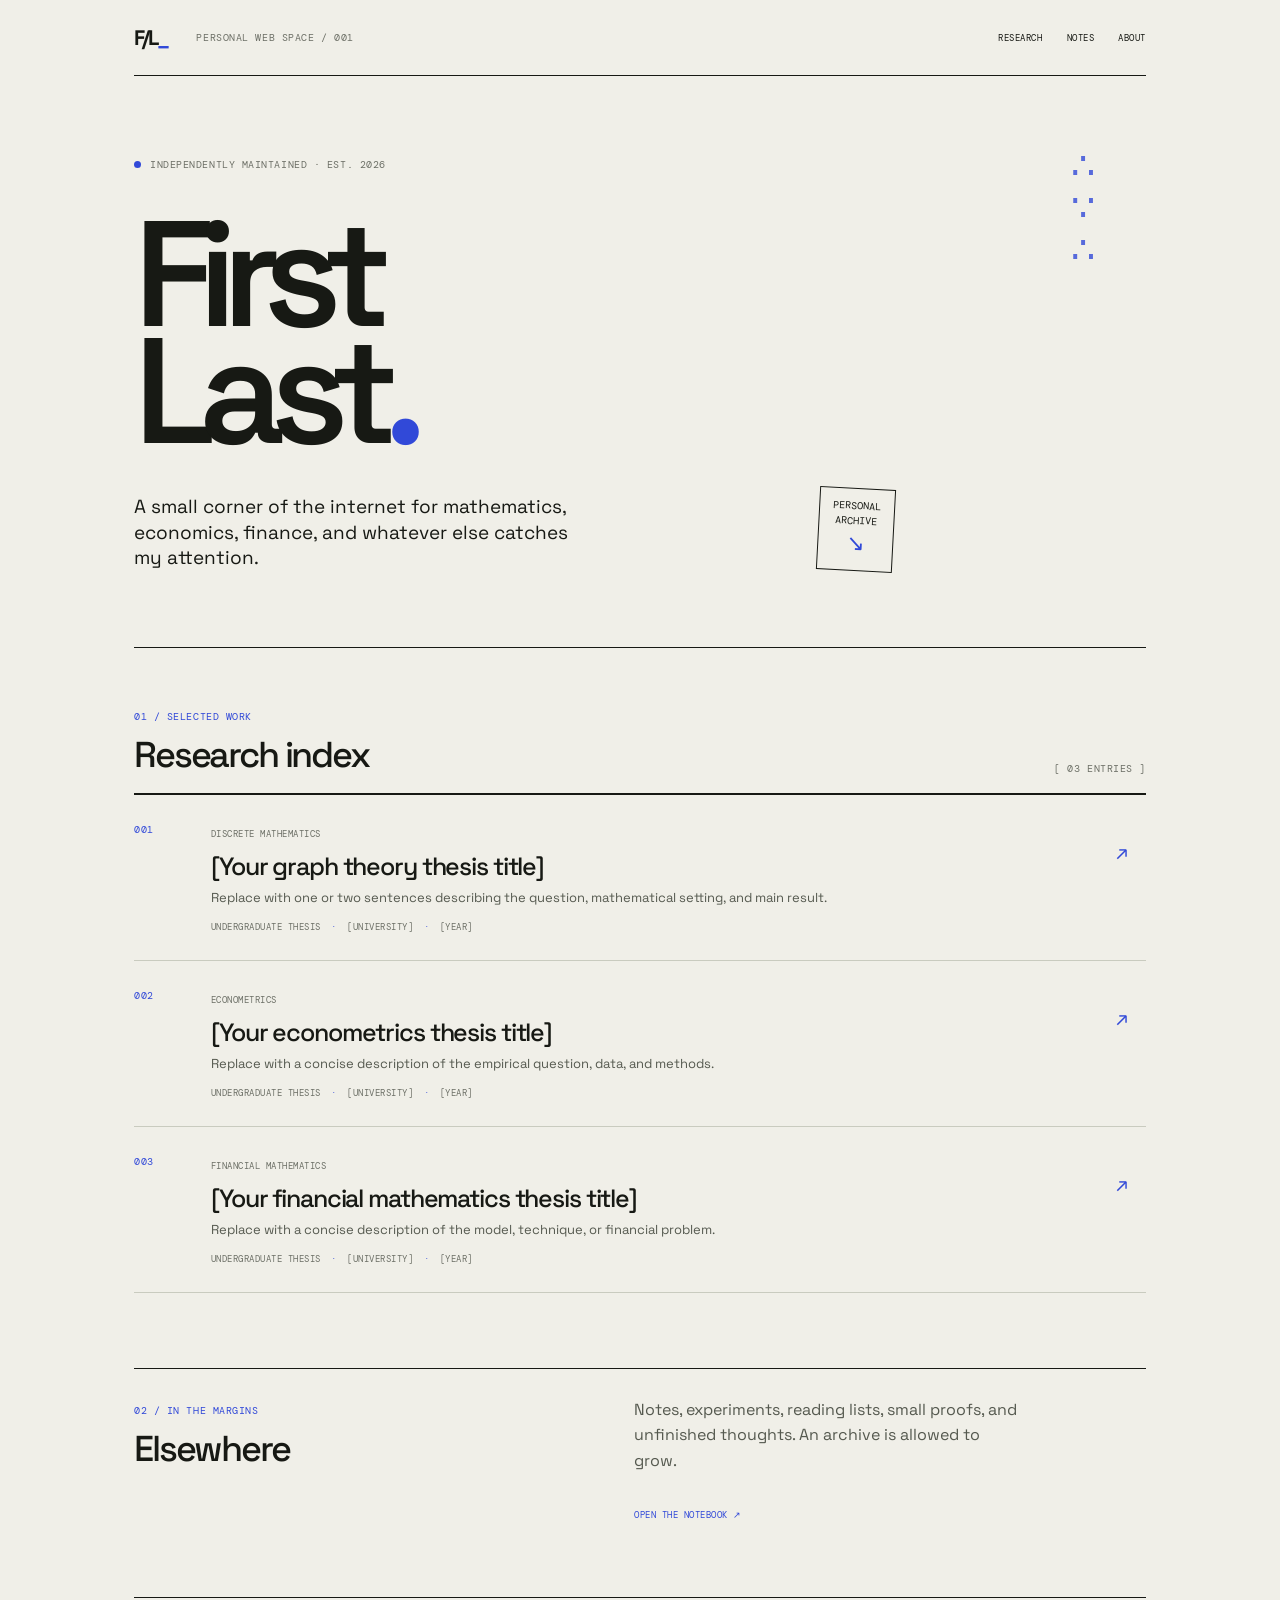
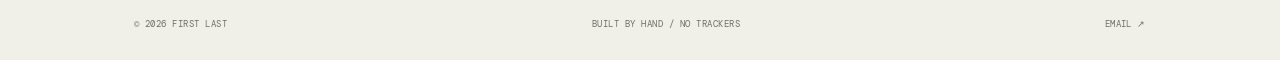
==== index.html @ be7d6f96 "Add files via upload" ====
<!doctype html>
<html lang="en">
<head>
  <meta charset="utf-8"><meta name="viewport" content="width=device-width, initial-scale=1">
  <meta name="description" content="A personal archive of research, notes, and experiments.">
  <title>First Last — index</title><link rel="stylesheet" href="style.css">
</head>
<body>
<div class="site">
  <header class="topbar">
    <a class="mark" href="index.html">F/L<span>_</span></a>
    <span class="top-note">PERSONAL WEB SPACE / 001</span>
    <nav><a href="#research">RESEARCH</a><a href="notes.html">NOTES</a><a href="about.html">ABOUT</a></nav>
  </header>
  <main>
    <section class="hero">
      <div class="hero-kicker"><span class="status-dot"></span> INDEPENDENTLY MAINTAINED · EST. 2026</div>
      <h1>First<br>Last<span class="acid">.</span></h1>
      <div class="hero-bottom">
        <p class="hero-intro">A small corner of the internet for mathematics, economics, finance, and whatever else catches my attention.</p>
        <div class="hero-stamp">PERSONAL<br>ARCHIVE<br><span>↘</span></div>
      </div>
      <div class="hero-grid-mark" aria-hidden="true">∴<br>∵<br>∴</div>
    </section>

    <section id="research" class="research">
      <div class="section-head"><div><span class="index">01 / SELECTED WORK</span><h2>Research index</h2></div><span class="count">[ 03 ENTRIES ]</span></div>
      <article class="entry"><span class="entry-no">001</span><div class="entry-content"><span class="tag">DISCRETE MATHEMATICS</span><h3><a href="theses/graph-theory.html">[Your graph theory thesis title]</a></h3><p>Replace with one or two sentences describing the question, mathematical setting, and main result.</p><div class="entry-meta">UNDERGRADUATE THESIS <i>·</i> [UNIVERSITY] <i>·</i> [YEAR]</div></div><a class="entry-arrow" href="theses/graph-theory.html" aria-label="Open thesis">↗</a></article>
      <article class="entry"><span class="entry-no">002</span><div class="entry-content"><span class="tag">ECONOMETRICS</span><h3><a href="theses/econometrics.html">[Your econometrics thesis title]</a></h3><p>Replace with a concise description of the empirical question, data, and methods.</p><div class="entry-meta">UNDERGRADUATE THESIS <i>·</i> [UNIVERSITY] <i>·</i> [YEAR]</div></div><a class="entry-arrow" href="theses/econometrics.html" aria-label="Open thesis">↗</a></article>
      <article class="entry"><span class="entry-no">003</span><div class="entry-content"><span class="tag">FINANCIAL MATHEMATICS</span><h3><a href="theses/financial-mathematics.html">[Your financial mathematics thesis title]</a></h3><p>Replace with a concise description of the model, technique, or financial problem.</p><div class="entry-meta">UNDERGRADUATE THESIS <i>·</i> [UNIVERSITY] <i>·</i> [YEAR]</div></div><a class="entry-arrow" href="theses/financial-mathematics.html" aria-label="Open thesis">↗</a></article>
    </section>

    <section class="other">
      <div><span class="index">02 / IN THE MARGINS</span><h2>Elsewhere</h2></div>
      <p>Notes, experiments, reading lists, small proofs, and unfinished thoughts. An archive is allowed to grow.</p>
      <a class="text-link" href="notes.html">OPEN THE NOTEBOOK ↗</a>
    </section>
  </main>
  <footer><span>© 2026 FIRST LAST</span><span>BUILT BY HAND / NO TRACKERS</span><a href="mailto:hello@example.com">EMAIL ↗</a></footer>
</div>
</body></html>
---- style.css ----
@import url('https://fonts.googleapis.com/css2?family=DM+Mono:wght@400;500&family=Space+Grotesk:wght@400;500;600;700&display=swap');
:root{--paper:#f0efe8;--ink:#171914;--muted:#6d7067;--line:#c9cbbf;--acid:#c7f04b;--blue:#3149d8;--mono:'DM Mono',monospace;--sans:'Space Grotesk',Arial,sans-serif}
*{box-sizing:border-box}html{scroll-behavior:smooth}body{margin:0;background:var(--paper);color:var(--ink);font-family:var(--sans);font-size:15px;line-height:1.6}
a{color:inherit;text-decoration:none}a:hover{color:var(--blue)}.site{max-width:1120px;margin:auto;padding:0 54px}
.topbar{height:76px;border-bottom:1px solid var(--ink);display:flex;align-items:center;gap:28px}.mark{font-weight:700;font-size:21px;letter-spacing:-.09em}.mark span{color:var(--blue)}.top-note,.topbar nav,.index,.count,.tag,.entry-no,.entry-meta,.text-link,footer,.hero-kicker{font:10px var(--mono);letter-spacing:.055em}.top-note{color:var(--muted)}.topbar nav{margin-left:auto;display:flex;gap:24px}.topbar nav a{font-size:9px}
.hero{position:relative;padding:82px 0 76px;border-bottom:1px solid var(--ink);overflow:hidden}.hero-kicker{color:var(--muted);display:flex;align-items:center;gap:9px}.status-dot{width:7px;height:7px;background:var(--blue);display:inline-block;border-radius:50%}
h1{font-size:clamp(76px,13vw,150px);line-height:.78;letter-spacing:-.105em;margin:45px 0 38px;font-weight:600}.acid{color:var(--blue)}.hero-bottom{display:flex;justify-content:space-between;align-items:end;max-width:760px}.hero-intro{font-size:19px;line-height:1.35;max-width:440px;margin:0}.hero-stamp{font:10px/1.45 var(--mono);border:1px solid var(--ink);padding:10px 13px;transform:rotate(3deg);text-align:center}.hero-stamp span{font-size:22px;color:var(--blue)}.hero-grid-mark{position:absolute;right:5%;top:70px;color:var(--blue);font:38px/1.1 Georgia,serif;opacity:.8}
.research{padding:55px 0 75px}.section-head{display:flex;justify-content:space-between;align-items:end;border-bottom:2px solid var(--ink);padding-bottom:18px}.index{color:var(--blue)}h2{font-size:36px;line-height:1.1;letter-spacing:-.06em;margin:9px 0 0;font-weight:500}.count{color:var(--muted)}
.entry{display:grid;grid-template-columns:62px 1fr 30px;gap:15px;padding:25px 0 27px;border-bottom:1px solid var(--line)}.entry-no{color:var(--blue);padding-top:3px}.tag{font-size:9px;color:var(--muted)}h3{font-size:25px;line-height:1.2;letter-spacing:-.045em;font-weight:500;margin:7px 0}.entry-content p{font-size:13px;color:#55594f;max-width:620px;margin:0 0 12px}.entry-meta{font-size:9px;color:var(--muted)}.entry-meta i{font-style:normal;color:var(--blue);padding:0 5px}.entry-arrow{font-size:20px;color:var(--blue);padding-top:16px}
.other{border-top:1px solid var(--ink);padding:28px 0 76px;display:grid;grid-template-columns:1fr 1.1fr;gap:35px}.other p{margin:0;color:#55594f;max-width:390px;font-size:16px}.text-link{grid-column:2;color:var(--blue);font-size:9px}
footer{border-top:1px solid var(--ink);padding:20px 0 30px;display:flex;justify-content:space-between;gap:15px;color:var(--muted);font-size:9px}
.inner{max-width:760px;min-height:72vh;padding:65px 0 100px}.back{font:10px var(--mono);color:var(--blue)}.inner .index{display:block;margin-top:54px}.inner h1{font-size:clamp(48px,8vw,82px);line-height:.95;letter-spacing:-.075em;margin:22px 0}.lead{font-size:21px;line-height:1.4;max-width:650px;color:#55594f}.details{display:grid;grid-template-columns:1fr 1fr;gap:18px;border-top:1px solid var(--ink);border-bottom:1px solid var(--line);padding:18px 0;margin:30px 0}.details small{display:block;font:9px var(--mono);color:var(--muted);margin-bottom:5px}.details span{font-size:13px}.prose{max-width:650px}.prose h2{font-size:25px;margin:35px 0 12px}.prose p,.prose li{color:#55594f}.download{display:inline-block;border:1px solid var(--ink);padding:11px 15px;margin-top:10px;font:10px var(--mono)}.download:hover{background:var(--acid);color:var(--ink)}
@media(max-width:650px){.site{padding:0 22px}.topbar{height:66px;gap:12px}.top-note{display:none}.topbar nav{gap:14px}.hero{padding:70px 0 58px}h1{margin:42px 0 30px}.hero-intro{font-size:17px;max-width:75%}.hero-grid-mark{right:2%;top:60px;font-size:29px}.section-head{align-items:start;gap:15px}.count{padding-top:5px;font-size:8px}.entry{grid-template-columns:35px 1fr 18px;gap:8px}h3{font-size:21px}.entry-content p{font-size:12px}.other{grid-template-columns:1fr;gap:18px}.text-link{grid-column:1}footer{flex-direction:column;gap:8px}.details{grid-template-columns:1fr}}
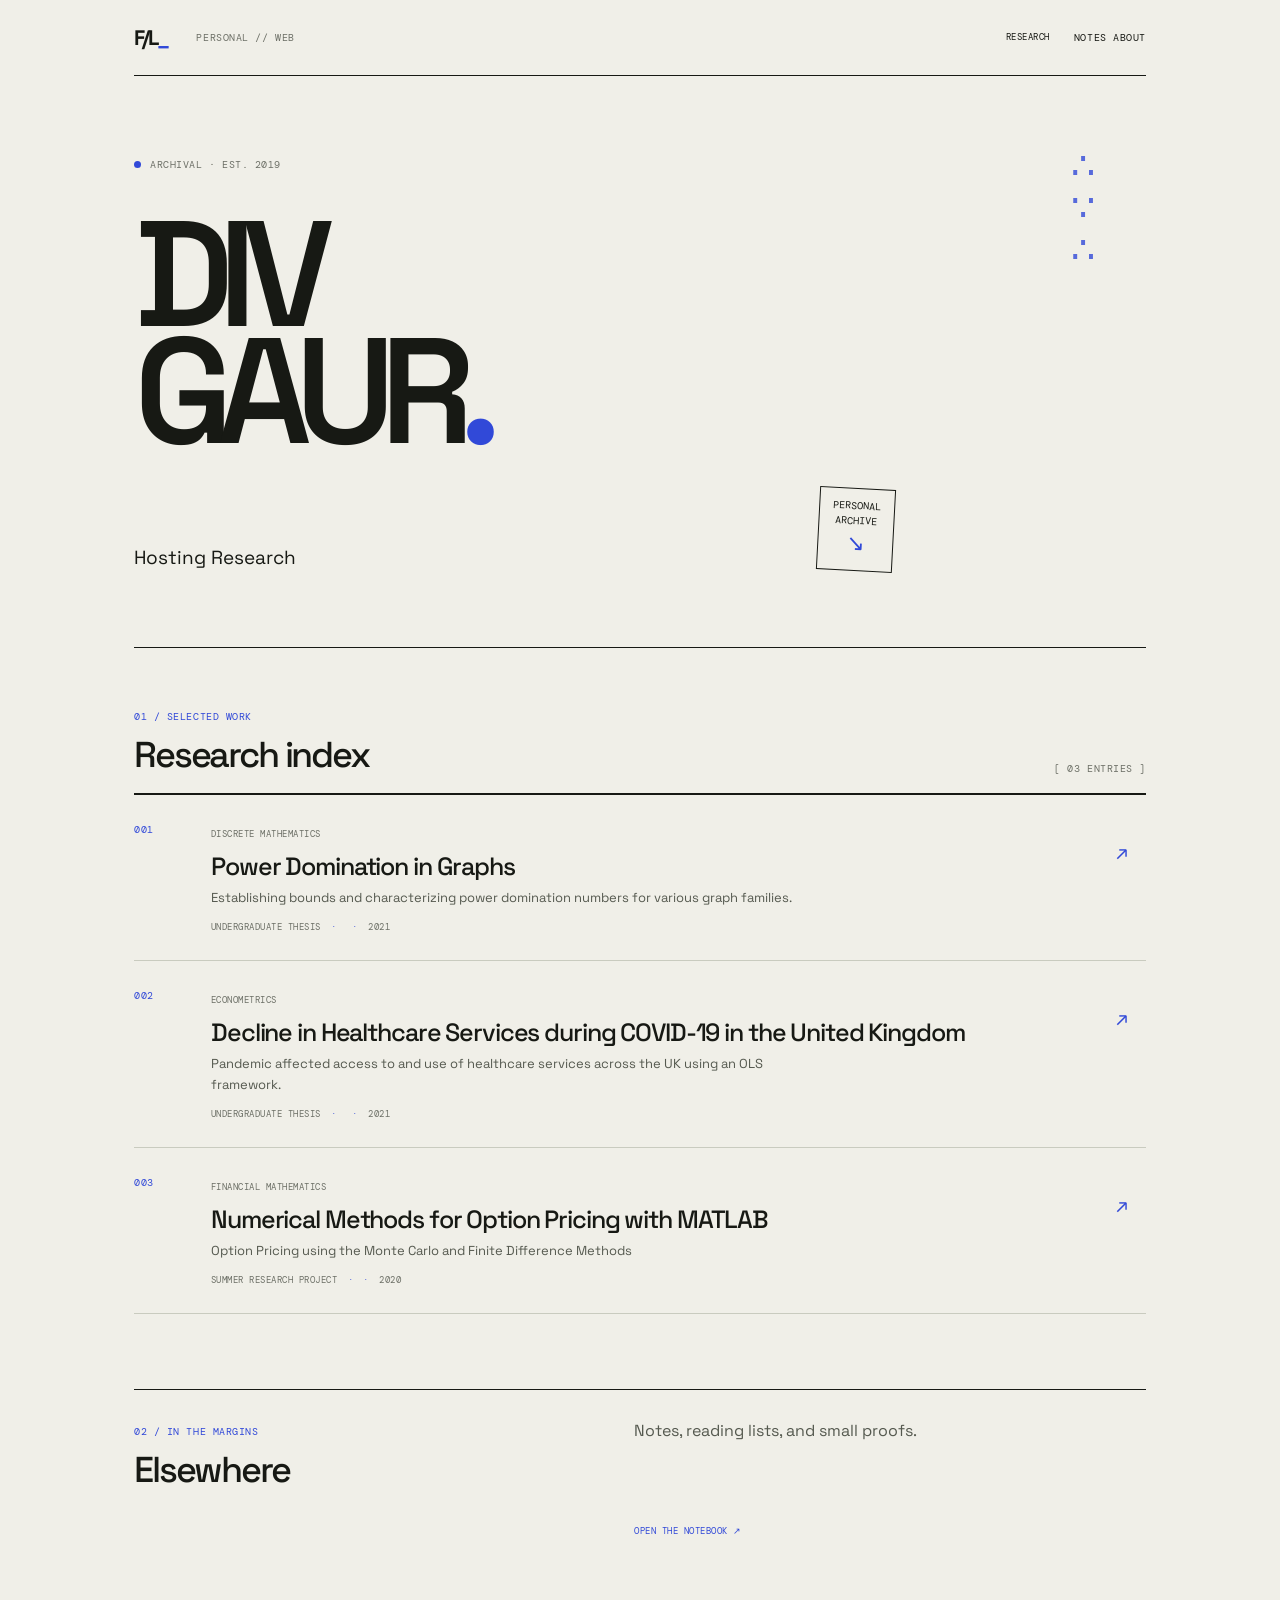
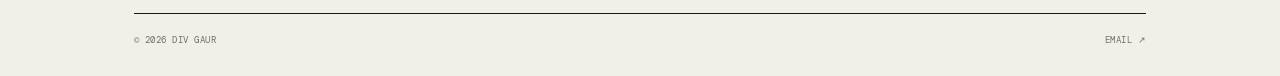
==== commit 50e13211: "Update index.html" ====
--- a/index.html
+++ b/index.html
@@ -9,15 +9,15 @@
 <div class="site">
   <header class="topbar">
     <a class="mark" href="index.html">F/L<span>_</span></a>
-    <span class="top-note">PERSONAL WEB SPACE / 001</span>
-    <nav><a href="#research">RESEARCH</a><a href="notes.html">NOTES</a><a href="about.html">ABOUT</a></nav>
+    <span class="top-note">PERSONAL // WEB</span>
+    <nav><a href="#research">RESEARCH</a>NOTES ABOUT</nav>
   </header>
   <main>
     <section class="hero">
-      <div class="hero-kicker"><span class="status-dot"></span> INDEPENDENTLY MAINTAINED · EST. 2026</div>
-      <h1>First<br>Last<span class="acid">.</span></h1>
+      <div class="hero-kicker"><span class="status-dot"></span> ARCHIVAL · EST. 2019</div>
+      <h1>DIV<br>GAUR<span class="acid">.</span></h1>
       <div class="hero-bottom">
-        <p class="hero-intro">A small corner of the internet for mathematics, economics, finance, and whatever else catches my attention.</p>
+        <p class="hero-intro">Hosting Research</p>
         <div class="hero-stamp">PERSONAL<br>ARCHIVE<br><span>↘</span></div>
       </div>
       <div class="hero-grid-mark" aria-hidden="true">∴<br>∵<br>∴</div>
@@ -25,17 +25,17 @@
 
     <section id="research" class="research">
       <div class="section-head"><div><span class="index">01 / SELECTED WORK</span><h2>Research index</h2></div><span class="count">[ 03 ENTRIES ]</span></div>
-      <article class="entry"><span class="entry-no">001</span><div class="entry-content"><span class="tag">DISCRETE MATHEMATICS</span><h3><a href="theses/graph-theory.html">[Your graph theory thesis title]</a></h3><p>Replace with one or two sentences describing the question, mathematical setting, and main result.</p><div class="entry-meta">UNDERGRADUATE THESIS <i>·</i> [UNIVERSITY] <i>·</i> [YEAR]</div></div><a class="entry-arrow" href="theses/graph-theory.html" aria-label="Open thesis">↗</a></article>
-      <article class="entry"><span class="entry-no">002</span><div class="entry-content"><span class="tag">ECONOMETRICS</span><h3><a href="theses/econometrics.html">[Your econometrics thesis title]</a></h3><p>Replace with a concise description of the empirical question, data, and methods.</p><div class="entry-meta">UNDERGRADUATE THESIS <i>·</i> [UNIVERSITY] <i>·</i> [YEAR]</div></div><a class="entry-arrow" href="theses/econometrics.html" aria-label="Open thesis">↗</a></article>
-      <article class="entry"><span class="entry-no">003</span><div class="entry-content"><span class="tag">FINANCIAL MATHEMATICS</span><h3><a href="theses/financial-mathematics.html">[Your financial mathematics thesis title]</a></h3><p>Replace with a concise description of the model, technique, or financial problem.</p><div class="entry-meta">UNDERGRADUATE THESIS <i>·</i> [UNIVERSITY] <i>·</i> [YEAR]</div></div><a class="entry-arrow" href="theses/financial-mathematics.html" aria-label="Open thesis">↗</a></article>
+      <article class="entry"><span class="entry-no">001</span><div class="entry-content"><span class="tag">DISCRETE MATHEMATICS</span><h3><a href="theses/graph-theory.html">Power Domination in Graphs</a></h3><p>Establishing bounds and characterizing power domination numbers for various graph families.</p><div class="entry-meta">UNDERGRADUATE THESIS <i>·</i> <i>·</i> 2021</div></div><a class="entry-arrow" href="theses/graph-theory.html" aria-label="Open thesis">↗</a></article>
+      <article class="entry"><span class="entry-no">002</span><div class="entry-content"><span class="tag">ECONOMETRICS</span><h3><a href="theses/econometrics.html">Decline in Healthcare Services during COVID-19 in the United Kingdom</a></h3><p>Pandemic affected access to and use of healthcare services across the UK using an OLS framework.</p><div class="entry-meta">UNDERGRADUATE THESIS <i>·</i> <i>·</i> 2021</div></div><a class="entry-arrow" href="theses/econometrics.html" aria-label="Open thesis">↗</a></article>
+      <article class="entry"><span class="entry-no">003</span><div class="entry-content"><span class="tag">FINANCIAL MATHEMATICS</span><h3><a href="theses/financial-mathematics.html">Numerical Methods for Option Pricing with MATLAB</a></h3><p>Option Pricing using the Monte Carlo and Finite Difference Methods</p><div class="entry-meta">SUMMER RESEARCH PROJECT <i>·</i><i>·</i> 2020</div></div><a class="entry-arrow" href="theses/financial-mathematics.html" aria-label="Open thesis">↗</a></article>
     </section>
 
     <section class="other">
       <div><span class="index">02 / IN THE MARGINS</span><h2>Elsewhere</h2></div>
-      <p>Notes, experiments, reading lists, small proofs, and unfinished thoughts. An archive is allowed to grow.</p>
+      <p>Notes, reading lists, and small proofs.</p>
       <a class="text-link" href="notes.html">OPEN THE NOTEBOOK ↗</a>
     </section>
   </main>
-  <footer><span>© 2026 FIRST LAST</span><span>BUILT BY HAND / NO TRACKERS</span><a href="mailto:hello@example.com">EMAIL ↗</a></footer>
+  <footer><span>© 2026 DIV GAUR</span><span></span>EMAIL ↗</footer>
 </div>
 </body></html>
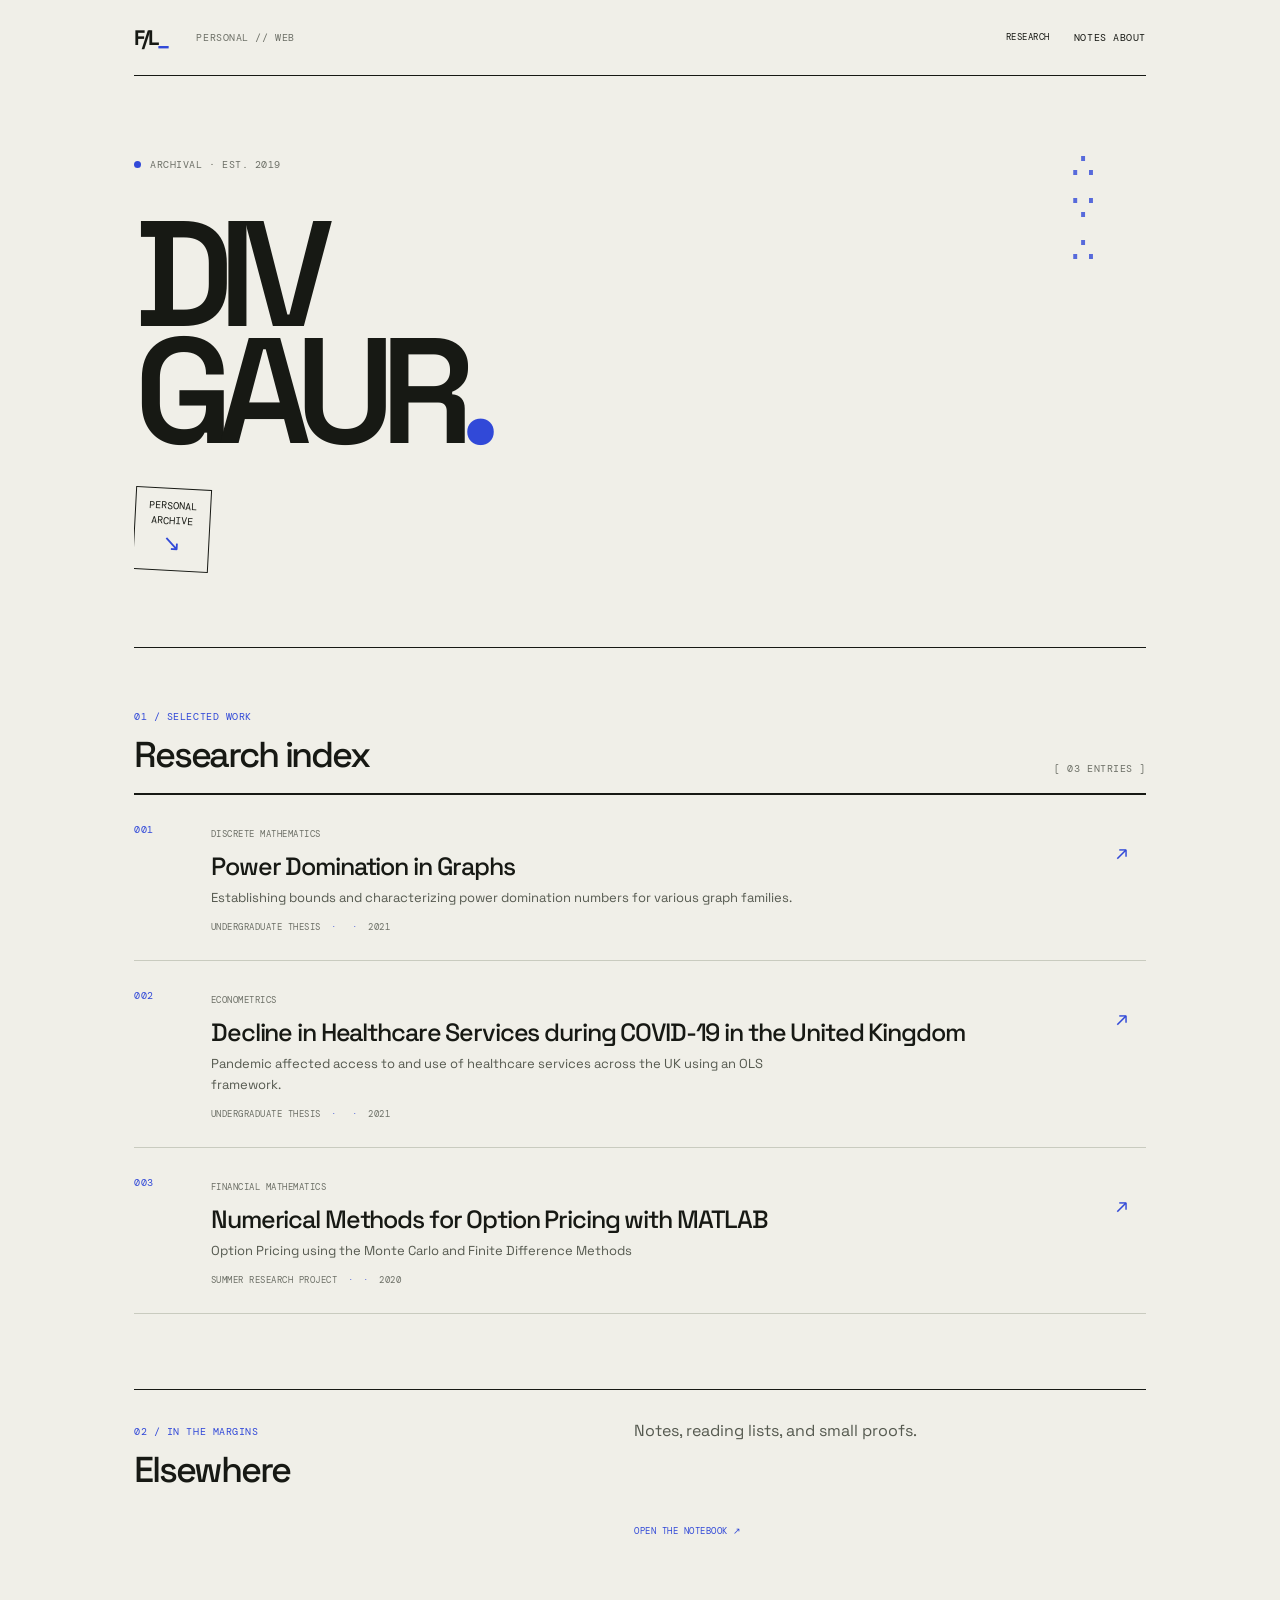
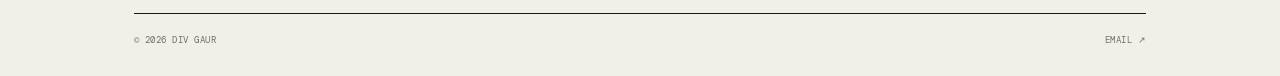
==== commit 9c533062: "Update index.html" ====
--- a/index.html
+++ b/index.html
@@ -17,7 +17,6 @@
       <div class="hero-kicker"><span class="status-dot"></span> ARCHIVAL · EST. 2019</div>
       <h1>DIV<br>GAUR<span class="acid">.</span></h1>
       <div class="hero-bottom">
-        <p class="hero-intro">Hosting Research</p>
         <div class="hero-stamp">PERSONAL<br>ARCHIVE<br><span>↘</span></div>
       </div>
       <div class="hero-grid-mark" aria-hidden="true">∴<br>∵<br>∴</div>
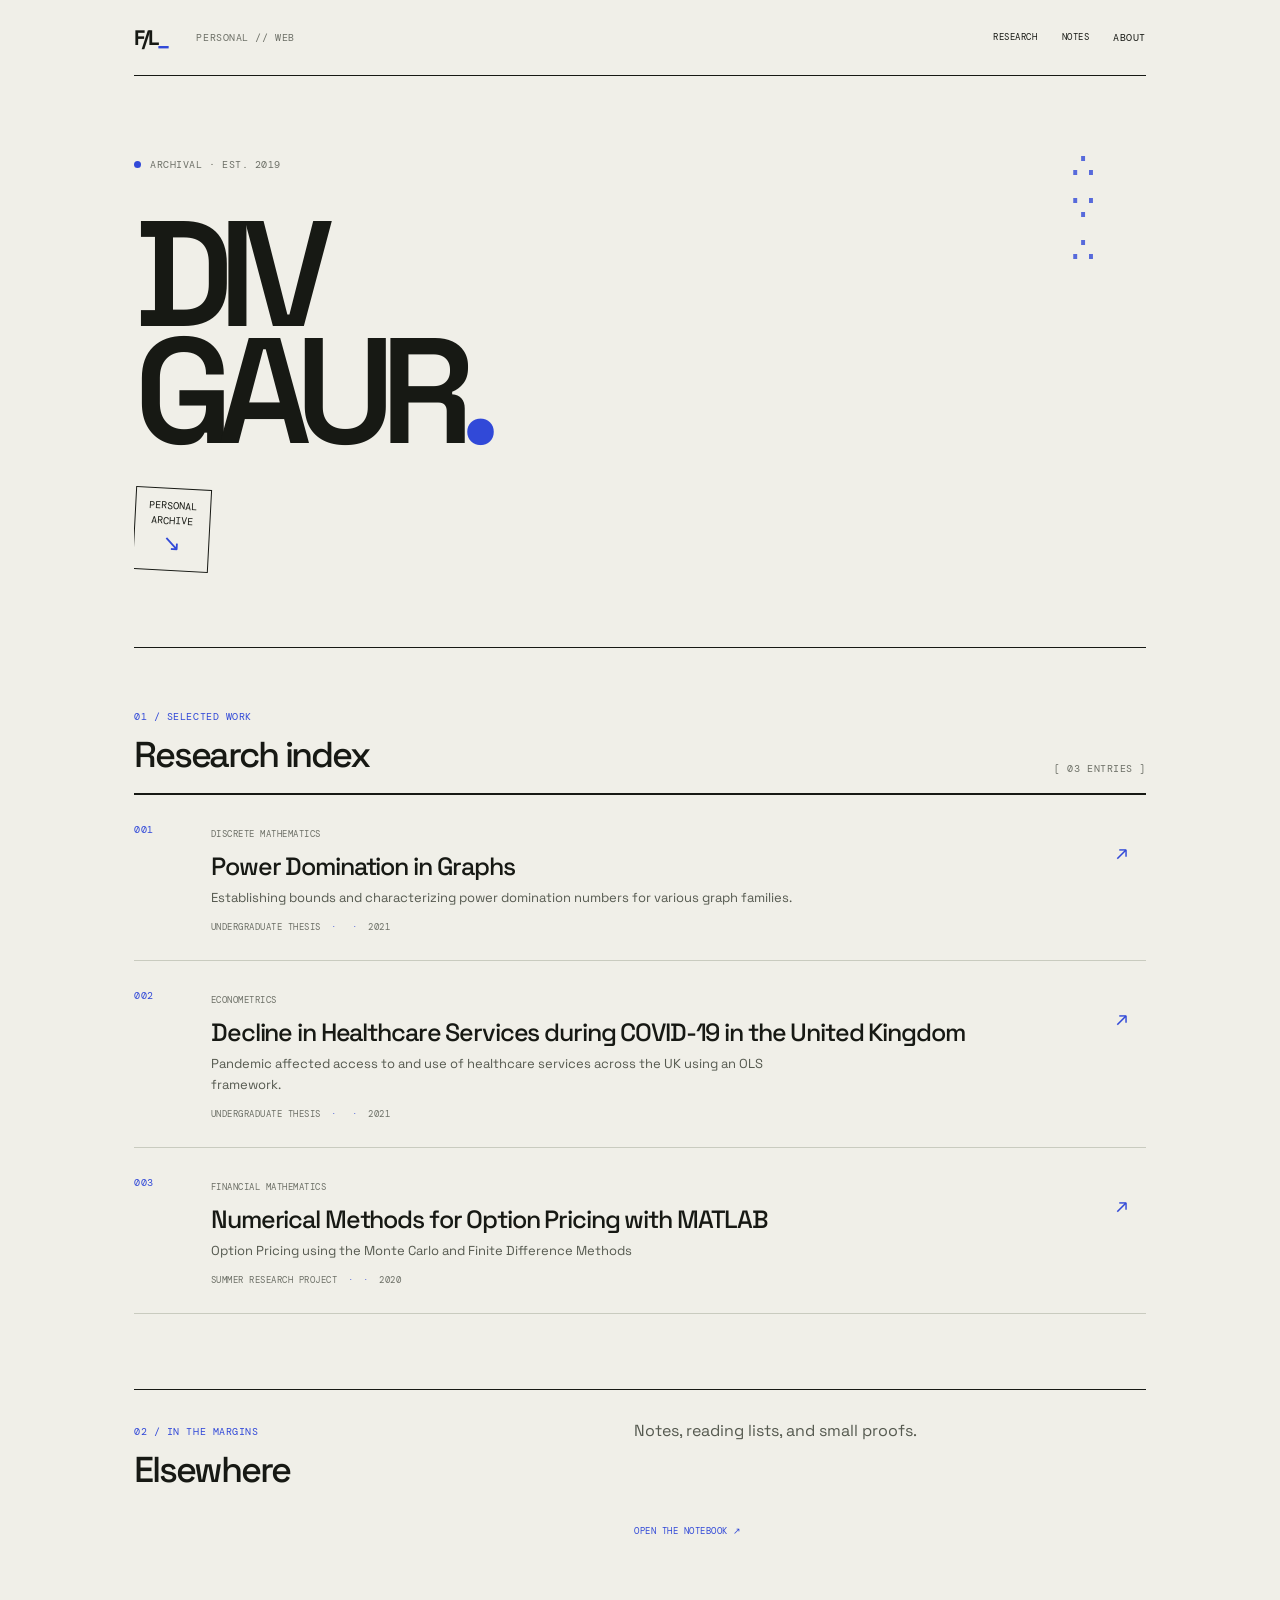
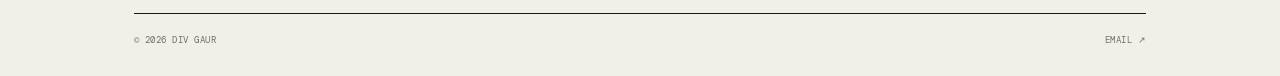
==== commit 679c81d5: "Update index.html" ====
--- a/index.html
+++ b/index.html
@@ -10,7 +10,7 @@
   <header class="topbar">
     <a class="mark" href="index.html">F/L<span>_</span></a>
     <span class="top-note">PERSONAL // WEB</span>
-    <nav><a href="#research">RESEARCH</a>NOTES ABOUT</nav>
+    <nav><a href="#research">RESEARCH</a><a href="#other">NOTES</a> ABOUT</nav>
   </header>
   <main>
     <section class="hero">
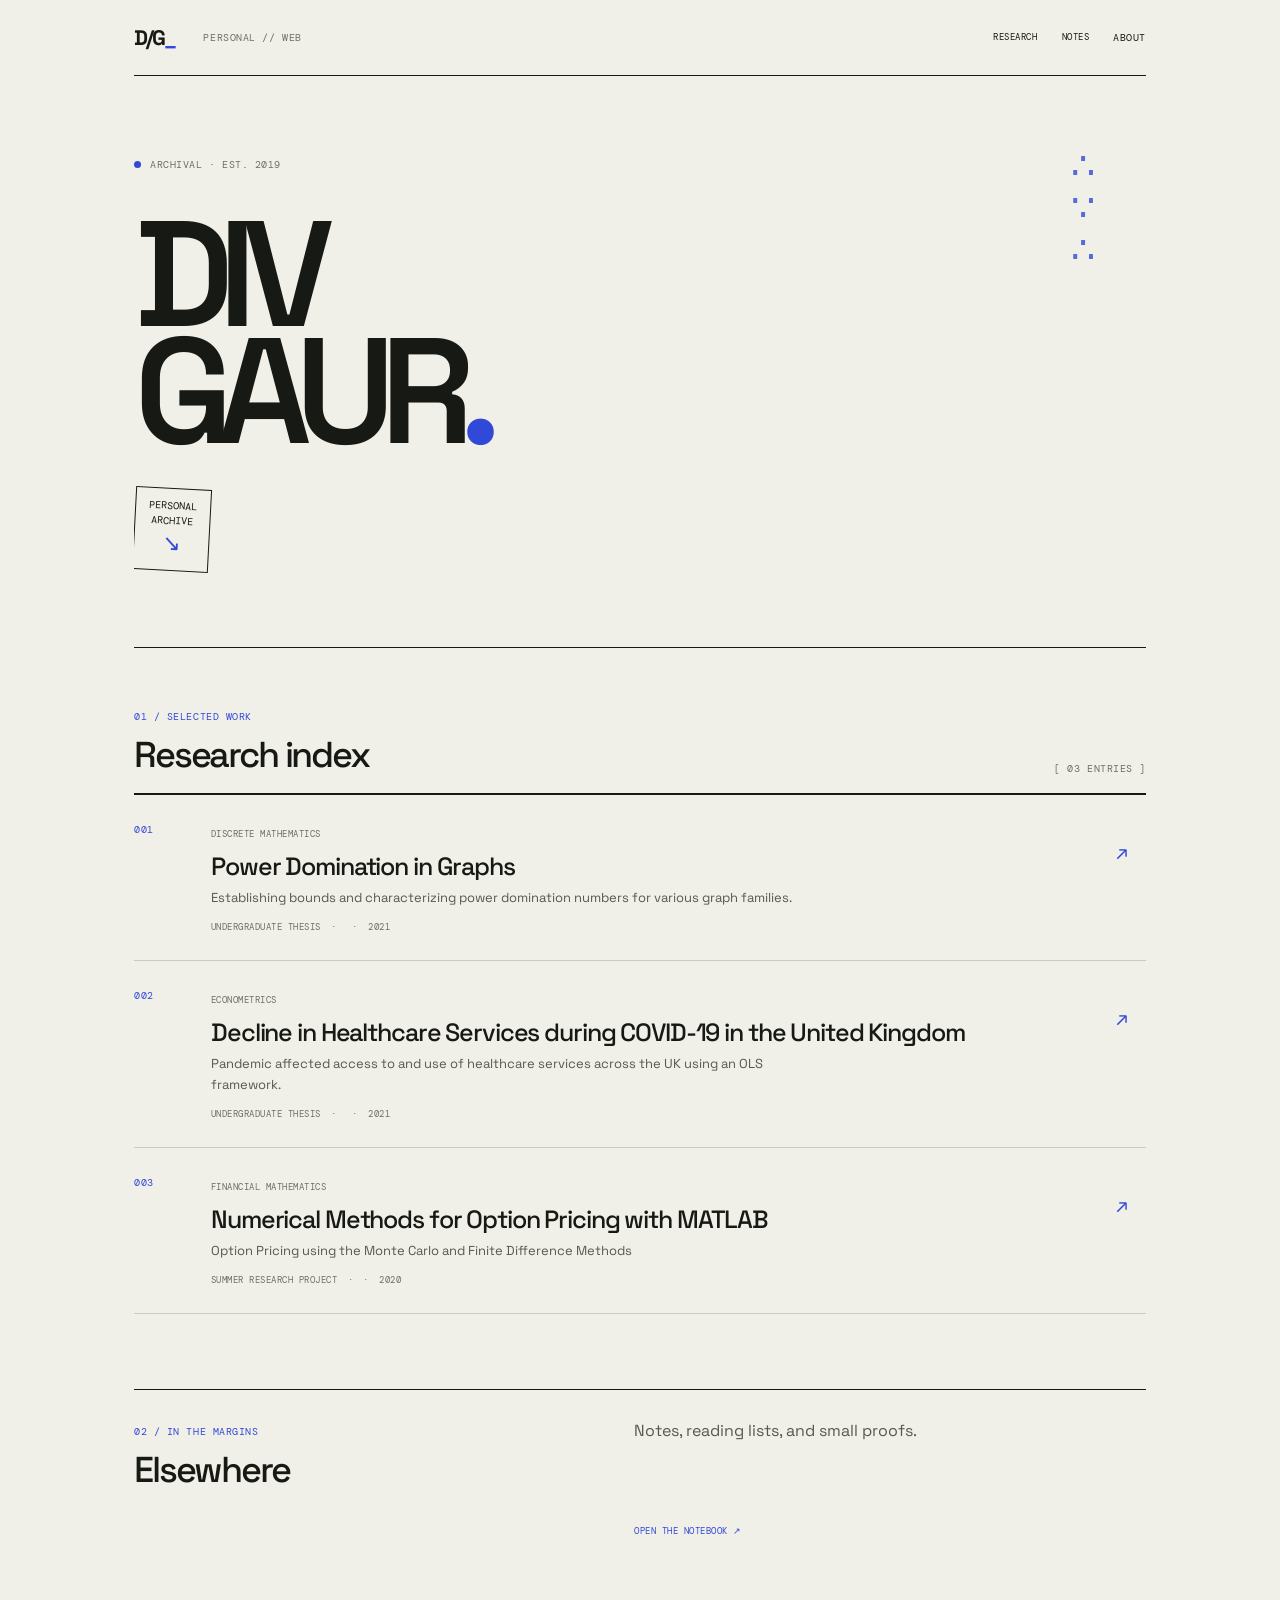
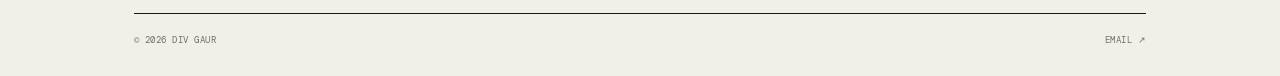
==== commit 201c2750: "Update index.html" ====
--- a/index.html
+++ b/index.html
@@ -8,7 +8,7 @@
 <body>
 <div class="site">
   <header class="topbar">
-    <a class="mark" href="index.html">F/L<span>_</span></a>
+    <a class="mark" href="index.html">D/G<span>_</span></a>
     <span class="top-note">PERSONAL // WEB</span>
     <nav><a href="#research">RESEARCH</a><a href="#other">NOTES</a> ABOUT</nav>
   </header>
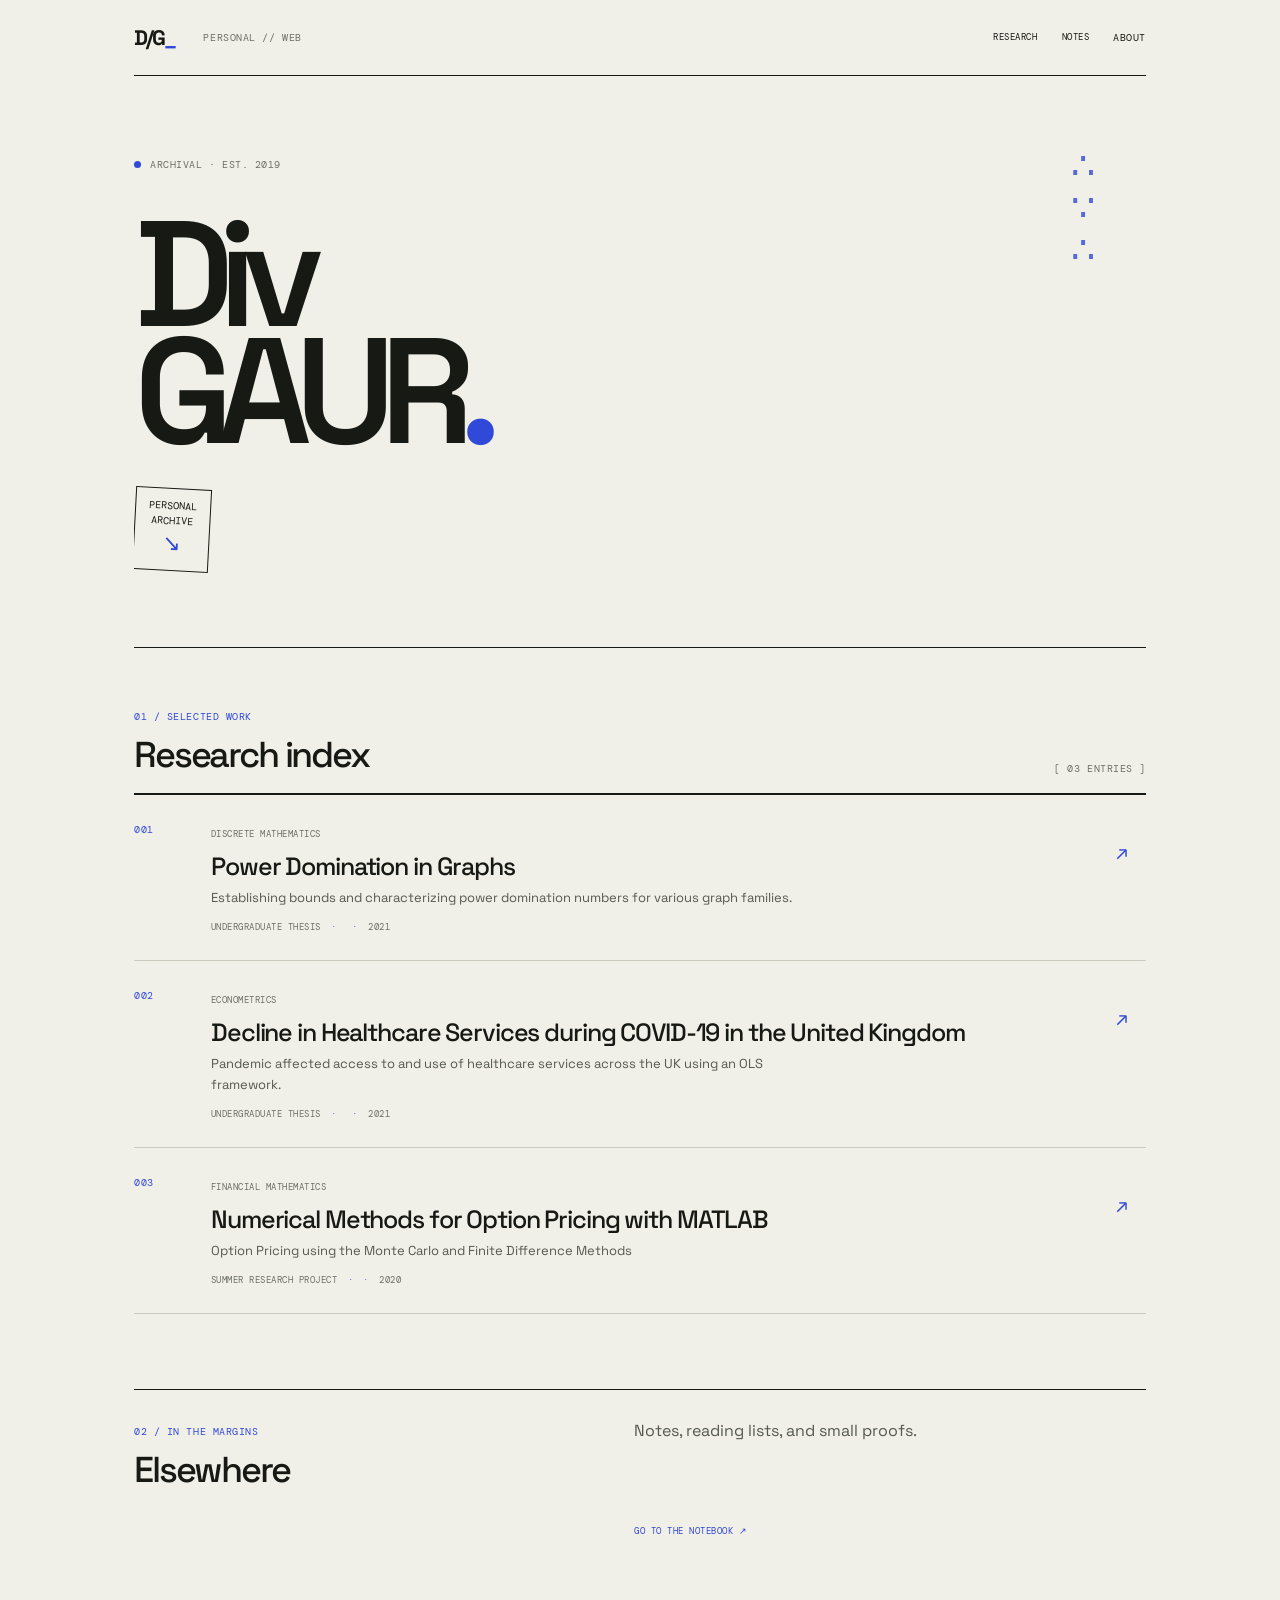
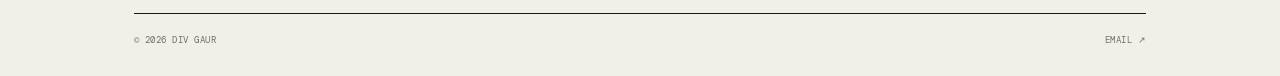
==== commit eb53662c: "Update index.html" ====
--- a/index.html
+++ b/index.html
@@ -2,8 +2,8 @@
 <html lang="en">
 <head>
   <meta charset="utf-8"><meta name="viewport" content="width=device-width, initial-scale=1">
-  <meta name="description" content="A personal archive of research, notes, and experiments.">
-  <title>First Last — index</title><link rel="stylesheet" href="style.css">
+  <meta name="description" content="Personal archive of research and notes">
+  <title>Div Gaur</title><link rel="stylesheet" href="style.css">
 </head>
 <body>
 <div class="site">
@@ -15,7 +15,7 @@
   <main>
     <section class="hero">
       <div class="hero-kicker"><span class="status-dot"></span> ARCHIVAL · EST. 2019</div>
-      <h1>DIV<br>GAUR<span class="acid">.</span></h1>
+      <h1>Div<br>GAUR<span class="acid">.</span></h1>
       <div class="hero-bottom">
         <div class="hero-stamp">PERSONAL<br>ARCHIVE<br><span>↘</span></div>
       </div>
@@ -29,10 +29,10 @@
       <article class="entry"><span class="entry-no">003</span><div class="entry-content"><span class="tag">FINANCIAL MATHEMATICS</span><h3><a href="theses/financial-mathematics.html">Numerical Methods for Option Pricing with MATLAB</a></h3><p>Option Pricing using the Monte Carlo and Finite Difference Methods</p><div class="entry-meta">SUMMER RESEARCH PROJECT <i>·</i><i>·</i> 2020</div></div><a class="entry-arrow" href="theses/financial-mathematics.html" aria-label="Open thesis">↗</a></article>
     </section>
 
-    <section class="other">
+    <section id="other" class="other">
       <div><span class="index">02 / IN THE MARGINS</span><h2>Elsewhere</h2></div>
       <p>Notes, reading lists, and small proofs.</p>
-      <a class="text-link" href="notes.html">OPEN THE NOTEBOOK ↗</a>
+      <a class="text-link" href="xxxx">GO TO THE NOTEBOOK ↗</a>
     </section>
   </main>
   <footer><span>© 2026 DIV GAUR</span><span></span>EMAIL ↗</footer>
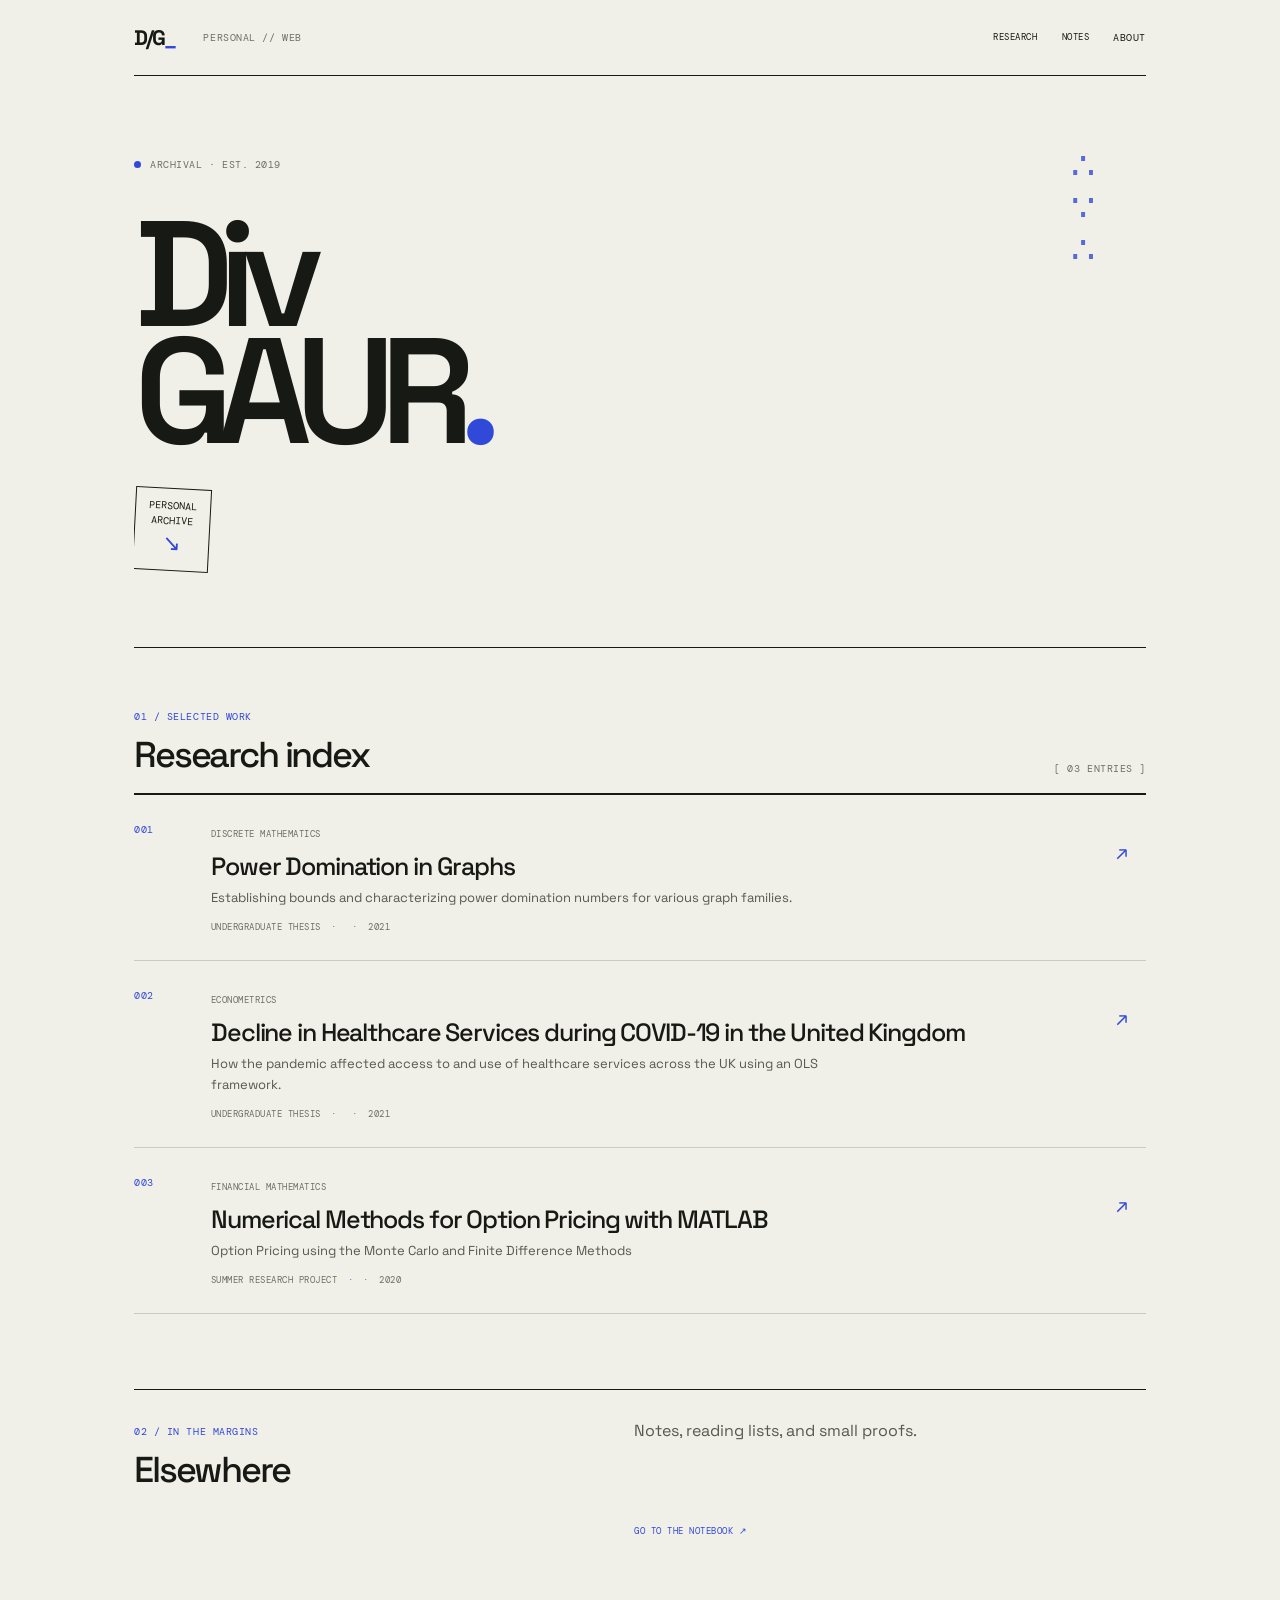
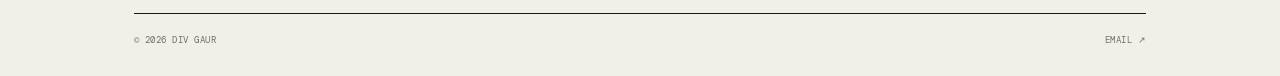
==== commit 5185427d: "Update index.html" ====
--- a/index.html
+++ b/index.html
@@ -25,7 +25,7 @@
     <section id="research" class="research">
       <div class="section-head"><div><span class="index">01 / SELECTED WORK</span><h2>Research index</h2></div><span class="count">[ 03 ENTRIES ]</span></div>
       <article class="entry"><span class="entry-no">001</span><div class="entry-content"><span class="tag">DISCRETE MATHEMATICS</span><h3><a href="theses/graph-theory.html">Power Domination in Graphs</a></h3><p>Establishing bounds and characterizing power domination numbers for various graph families.</p><div class="entry-meta">UNDERGRADUATE THESIS <i>·</i> <i>·</i> 2021</div></div><a class="entry-arrow" href="theses/graph-theory.html" aria-label="Open thesis">↗</a></article>
-      <article class="entry"><span class="entry-no">002</span><div class="entry-content"><span class="tag">ECONOMETRICS</span><h3><a href="theses/econometrics.html">Decline in Healthcare Services during COVID-19 in the United Kingdom</a></h3><p>Pandemic affected access to and use of healthcare services across the UK using an OLS framework.</p><div class="entry-meta">UNDERGRADUATE THESIS <i>·</i> <i>·</i> 2021</div></div><a class="entry-arrow" href="theses/econometrics.html" aria-label="Open thesis">↗</a></article>
+      <article class="entry"><span class="entry-no">002</span><div class="entry-content"><span class="tag">ECONOMETRICS</span><h3><a href="theses/econometrics.html">Decline in Healthcare Services during COVID-19 in the United Kingdom</a></h3><p>How the pandemic affected access to and use of healthcare services across the UK using an OLS framework.</p><div class="entry-meta">UNDERGRADUATE THESIS <i>·</i> <i>·</i> 2021</div></div><a class="entry-arrow" href="theses/econometrics.html" aria-label="Open thesis">↗</a></article>
       <article class="entry"><span class="entry-no">003</span><div class="entry-content"><span class="tag">FINANCIAL MATHEMATICS</span><h3><a href="theses/financial-mathematics.html">Numerical Methods for Option Pricing with MATLAB</a></h3><p>Option Pricing using the Monte Carlo and Finite Difference Methods</p><div class="entry-meta">SUMMER RESEARCH PROJECT <i>·</i><i>·</i> 2020</div></div><a class="entry-arrow" href="theses/financial-mathematics.html" aria-label="Open thesis">↗</a></article>
     </section>
 
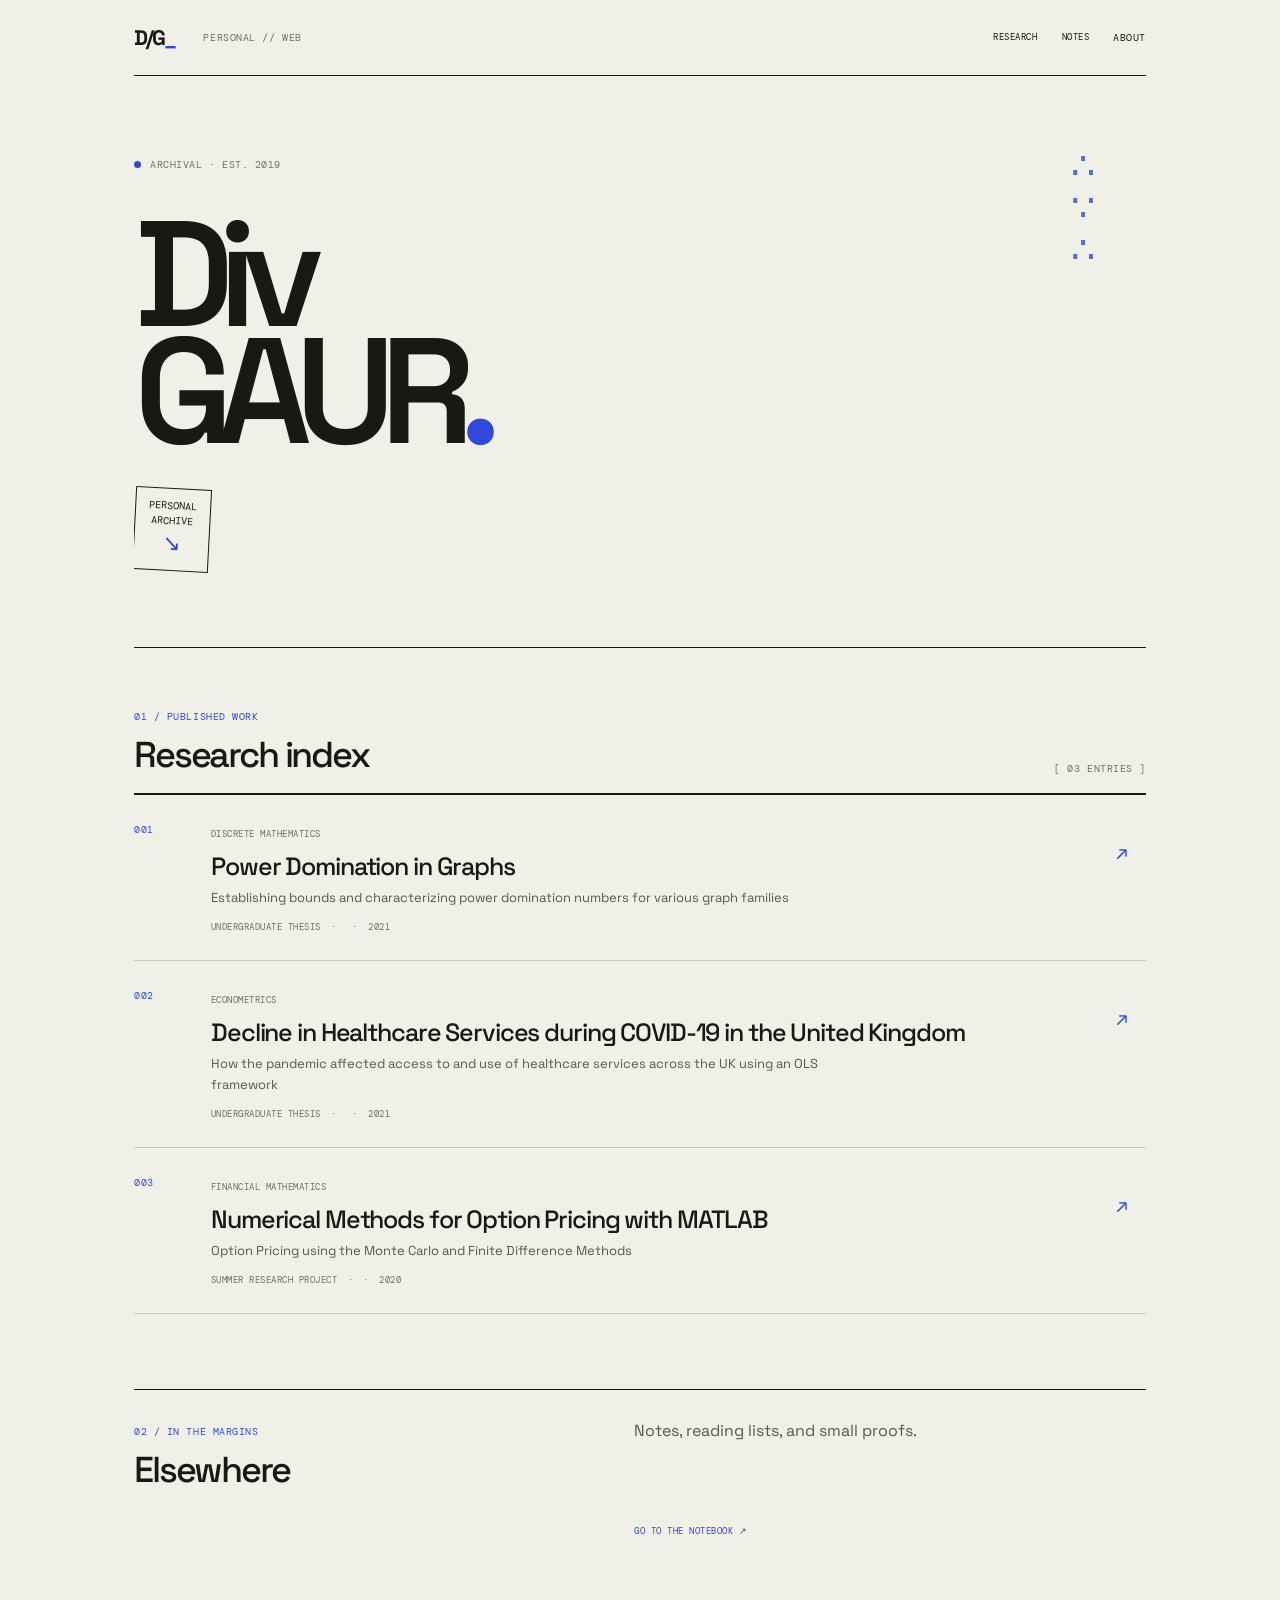
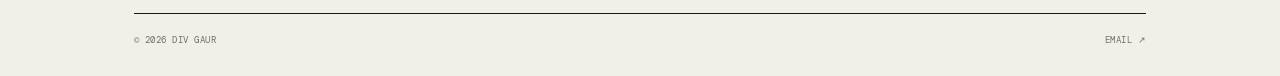
==== commit 3c3921aa: "Update index.html" ====
--- a/index.html
+++ b/index.html
@@ -23,9 +23,9 @@
     </section>
 
     <section id="research" class="research">
-      <div class="section-head"><div><span class="index">01 / SELECTED WORK</span><h2>Research index</h2></div><span class="count">[ 03 ENTRIES ]</span></div>
-      <article class="entry"><span class="entry-no">001</span><div class="entry-content"><span class="tag">DISCRETE MATHEMATICS</span><h3><a href="theses/graph-theory.html">Power Domination in Graphs</a></h3><p>Establishing bounds and characterizing power domination numbers for various graph families.</p><div class="entry-meta">UNDERGRADUATE THESIS <i>·</i> <i>·</i> 2021</div></div><a class="entry-arrow" href="theses/graph-theory.html" aria-label="Open thesis">↗</a></article>
-      <article class="entry"><span class="entry-no">002</span><div class="entry-content"><span class="tag">ECONOMETRICS</span><h3><a href="theses/econometrics.html">Decline in Healthcare Services during COVID-19 in the United Kingdom</a></h3><p>How the pandemic affected access to and use of healthcare services across the UK using an OLS framework.</p><div class="entry-meta">UNDERGRADUATE THESIS <i>·</i> <i>·</i> 2021</div></div><a class="entry-arrow" href="theses/econometrics.html" aria-label="Open thesis">↗</a></article>
+      <div class="section-head"><div><span class="index">01 / PUBLISHED WORK</span><h2>Research index</h2></div><span class="count">[ 03 ENTRIES ]</span></div>
+      <article class="entry"><span class="entry-no">001</span><div class="entry-content"><span class="tag">DISCRETE MATHEMATICS</span><h3><a href="theses/graph-theory.html">Power Domination in Graphs</a></h3><p>Establishing bounds and characterizing power domination numbers for various graph families</p><div class="entry-meta">UNDERGRADUATE THESIS <i>·</i> <i>·</i> 2021</div></div><a class="entry-arrow" href="theses/graph-theory.html" aria-label="Open thesis">↗</a></article>
+      <article class="entry"><span class="entry-no">002</span><div class="entry-content"><span class="tag">ECONOMETRICS</span><h3><a href="theses/econometrics.html">Decline in Healthcare Services during COVID-19 in the United Kingdom</a></h3><p>How the pandemic affected access to and use of healthcare services across the UK using an OLS framework</p><div class="entry-meta">UNDERGRADUATE THESIS <i>·</i> <i>·</i> 2021</div></div><a class="entry-arrow" href="theses/econometrics.html" aria-label="Open thesis">↗</a></article>
       <article class="entry"><span class="entry-no">003</span><div class="entry-content"><span class="tag">FINANCIAL MATHEMATICS</span><h3><a href="theses/financial-mathematics.html">Numerical Methods for Option Pricing with MATLAB</a></h3><p>Option Pricing using the Monte Carlo and Finite Difference Methods</p><div class="entry-meta">SUMMER RESEARCH PROJECT <i>·</i><i>·</i> 2020</div></div><a class="entry-arrow" href="theses/financial-mathematics.html" aria-label="Open thesis">↗</a></article>
     </section>
 
